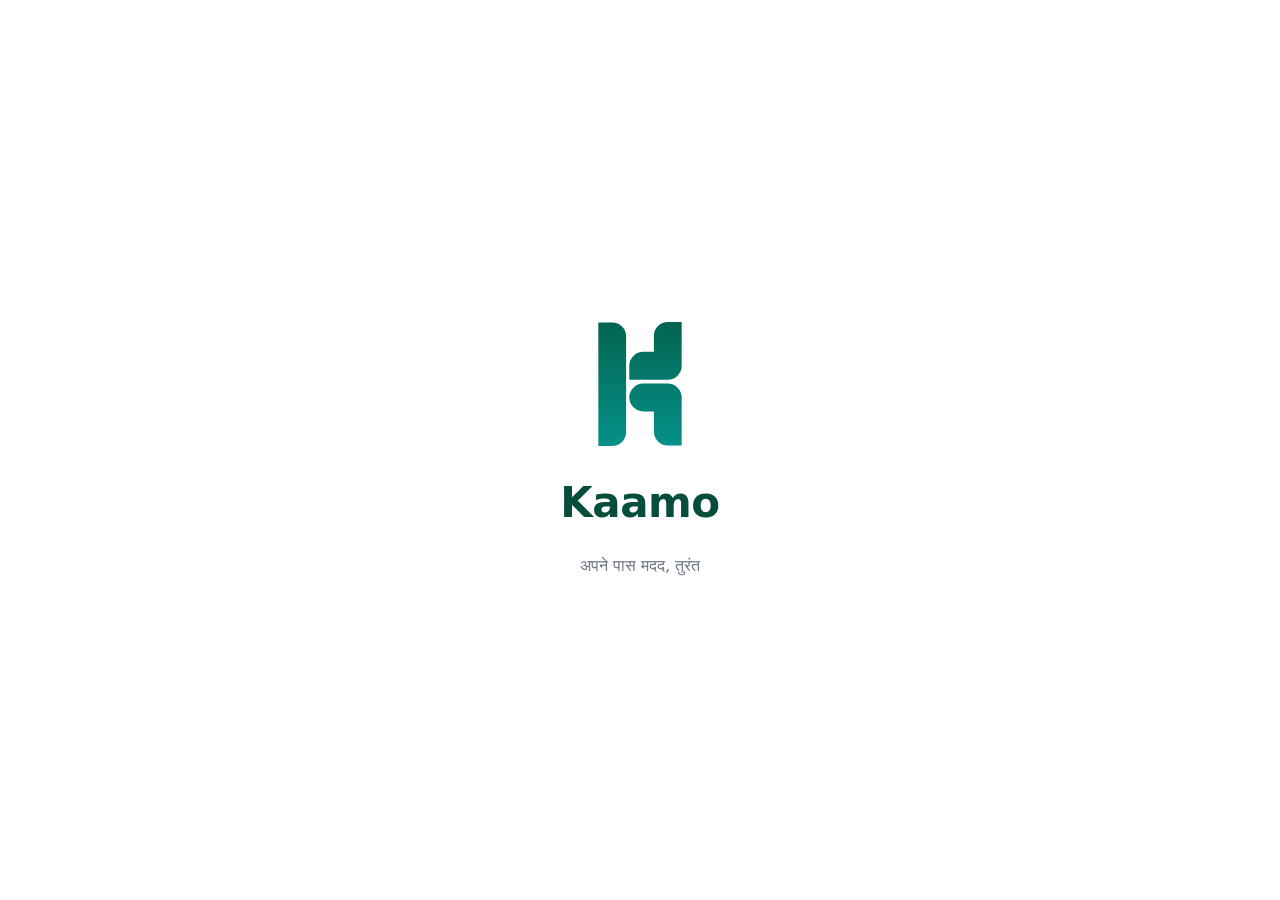
==== web/index.html @ 2b2e9995 "Add Kaamo web version (GitHub Pages) Co-Authored-By: Claude Sonnet 5.5 <noreply@anthropic.com> Claud" ====
<!doctype html>
<html lang="en">
<head>
  <meta charset="utf-8">
  <meta name="viewport" content="width=device-width, initial-scale=1, viewport-fit=cover">
  <meta name="theme-color" content="#ffffff">
  <title>Kaamo</title>
  <link rel="stylesheet" href="styles.css">
</head>
<body>
  <noscript>Kaamo needs JavaScript to run.</noscript>
  <main id="app" aria-live="polite"></main>
  <div id="sheet-root"></div>
  <div id="toast" class="toast" role="status" hidden></div>
  <script src="config.js"></script>
  <script src="app.js"></script>
</body>
</html>
---- web/styles.css ----
:root{
  --forest:#064E3B; --teal:#0D9488; --ink:#111827; --muted:#6B7280; --border:#E5E7EB;
  --soft:#F9FAFB; --tint:#F3FAF9; --error:#B91C1C; --white:#fff;
  --grad:linear-gradient(135deg,#064E3B,#0D9488);
  --font:'Inter','Noto Sans Devanagari',system-ui,-apple-system,'Segoe UI',Roboto,sans-serif;
}
*{box-sizing:border-box}
html,body{margin:0;background:var(--white);color:var(--ink);font-family:var(--font);-webkit-text-size-adjust:100%}
body{min-height:100vh;min-height:100dvh}
:lang(hi) body, body.hi{line-height:1.6}
#app{max-width:560px;margin:0 auto;padding:0 20px env(safe-area-inset-bottom)}
h1,h2,h3{margin:0;color:var(--ink)}
h1{font-size:28px;line-height:1.25;font-weight:700}
h2{font-size:22px;line-height:1.3;font-weight:700}
h3{font-size:17px;font-weight:600}
p{margin:0}
.muted{color:var(--muted)} .small{font-size:14px} .xs{font-size:12.5px}
.stack>*+*{margin-top:16px} .gap8>*+*{margin-top:8px} .gap24>*+*{margin-top:24px}
.row{display:flex;align-items:center;gap:12px} .grow{flex:1;min-width:0} .wrap{flex-wrap:wrap}
.spread{display:flex;justify-content:space-between;align-items:center;gap:12px}
.top{display:flex;align-items:center;justify-content:space-between;padding:14px 0 8px}
.brand{display:flex;align-items:center;gap:10px;font-weight:700;font-size:17px}
.brand svg{width:22px;height:32px}
.link{background:none;border:0;color:var(--forest);font:inherit;font-size:14px;font-weight:600;padding:8px 4px;cursor:pointer}
.link.mut{color:var(--muted);font-weight:500}
.screen{padding:12px 0 40px}
.center{min-height:100dvh;display:flex;flex-direction:column;align-items:center;justify-content:center;text-align:center;gap:16px}
.splash-mark svg{width:84px;height:124px}
.splash-name{font-size:42px;font-weight:700;color:var(--forest);letter-spacing:-.5px}

/* controls */
.btn{display:block;width:100%;border:0;border-radius:16px;padding:16px 18px;font:inherit;font-size:16px;font-weight:600;
  background:var(--grad);color:#fff;cursor:pointer;text-align:center}
.btn:disabled{background:var(--border);color:var(--muted);cursor:not-allowed}
.btn.sm{display:inline-block;width:auto;padding:11px 18px;font-size:15px}
.btn.ghost{background:#fff;color:var(--ink);border:1px solid var(--border)}
.btn.danger{background:#fff;color:var(--error);border:1px solid #FCA5A5}
.field label{display:block;font-size:14px;color:var(--muted);margin-bottom:6px}
.field input,.field select,.field textarea{width:100%;border:1px solid var(--border);border-radius:14px;padding:14px;font:inherit;font-size:16px;
  color:var(--ink);background:#fff;outline:none}
.field input:focus,.field select:focus,.field textarea:focus{border-color:var(--teal);box-shadow:0 0 0 3px rgba(13,148,136,.15)}
.field.err input{border-color:var(--error)} .errtxt{color:var(--error);font-size:13px;margin-top:6px}
.prefix{display:flex;align-items:center;border:1px solid var(--border);border-radius:14px;overflow:hidden}
.prefix span{padding:14px 12px;background:var(--soft);color:var(--muted);border-right:1px solid var(--border)}
.prefix input{border:0;border-radius:0}
.prefix:focus-within{border-color:var(--teal);box-shadow:0 0 0 3px rgba(13,148,136,.15)}
.card{border:1px solid var(--border);border-radius:20px;padding:16px;background:#fff}
.card.sel{border:2px solid transparent;background:linear-gradient(#fff,#fff) padding-box,var(--grad) border-box}
button.card{width:100%;text-align:left;font:inherit;color:inherit;cursor:pointer}
.notice{background:var(--tint);border:1px solid #CFE9E5;border-radius:16px;padding:14px;font-size:14px;color:var(--ink)}
.notice b{display:block;margin-bottom:4px}
.chip{display:inline-flex;align-items:center;gap:6px;border:1px solid var(--border);border-radius:999px;padding:5px 10px;font-size:12.5px;color:var(--muted);background:var(--soft)}
.chip.ok{background:var(--tint);border-color:#CFE9E5;color:var(--forest)}
.pills{display:flex;gap:8px;overflow-x:auto;padding:2px 0 6px;scrollbar-width:none}
.pills::-webkit-scrollbar{display:none}
.pill{flex:none;border:1px solid var(--border);background:#fff;border-radius:999px;padding:9px 16px;font:inherit;font-size:14px;color:var(--ink);cursor:pointer}
.pill.on{background:var(--grad);color:#fff;border-color:transparent}
.check{display:flex;gap:12px;align-items:flex-start;padding:10px 0;cursor:pointer}
.check input{width:22px;height:22px;margin:1px 0 0;accent-color:var(--forest);flex:none}
.check span{font-size:15px}
.seg{display:inline-flex;border:1px solid var(--border);border-radius:999px;overflow:hidden}
.seg button{border:0;background:#fff;padding:7px 14px;font:inherit;font-size:13px;cursor:pointer;color:var(--muted)}
.seg button.on{background:var(--grad);color:#fff}
.switch{position:relative;width:52px;height:32px;flex:none}
.switch input{z-index:1;position:absolute;inset:0;opacity:0;width:100%;height:100%;margin:0;cursor:pointer}
.switch i{position:absolute;inset:0;border-radius:999px;background:var(--border);transition:.2s}
.switch i::after{content:"";position:absolute;top:3px;left:3px;width:26px;height:26px;border-radius:50%;background:#fff;transition:.2s;box-shadow:0 1px 3px rgba(0,0,0,.25)}
.switch input:checked+i{background:var(--grad)} .switch input:checked+i::after{left:23px}
.tags{display:flex;flex-wrap:wrap;gap:8px}
.tag{display:inline-flex;align-items:center;gap:6px;background:var(--tint);border:1px solid #CFE9E5;border-radius:999px;padding:6px 8px 6px 12px;font-size:14px}
.tag button{border:0;background:none;color:var(--muted);font-size:16px;cursor:pointer;padding:0 4px}
.steps{display:flex;gap:6px;margin:4px 0 20px} .steps i{flex:1;height:4px;border-radius:4px;background:var(--border)} .steps i.on{background:var(--grad)}

/* directory */
.dir-card{display:flex;flex-direction:column;gap:10px}
.dir-card .name{font-size:18px;font-weight:600}
.dir-card .meta{color:var(--muted);font-size:14px}
.dir-card .phone{font-family:ui-monospace,Menlo,monospace;letter-spacing:.5px}
.list{display:flex;flex-direction:column;gap:12px}
.empty{text-align:center;padding:40px 12px;color:var(--muted)}

/* sheet + toast */
.scrim{position:fixed;inset:0;background:rgba(17,24,39,.45);z-index:20;display:flex;align-items:flex-end;justify-content:center}
.sheet{width:100%;max-width:560px;background:#fff;border-radius:24px 24px 0 0;padding:22px 20px calc(22px + env(safe-area-inset-bottom));max-height:88dvh;overflow:auto}
@media(min-width:600px){.scrim{align-items:center}.sheet{border-radius:24px}}
.toast{position:fixed;left:50%;bottom:24px;transform:translateX(-50%);background:var(--ink);color:#fff;padding:12px 18px;border-radius:14px;font-size:14px;z-index:30;max-width:90vw;text-align:center}
.bignum{font-size:26px;font-weight:700;letter-spacing:.5px;color:var(--forest);word-break:break-all}
hr{border:0;border-top:1px solid var(--border);margin:20px 0}
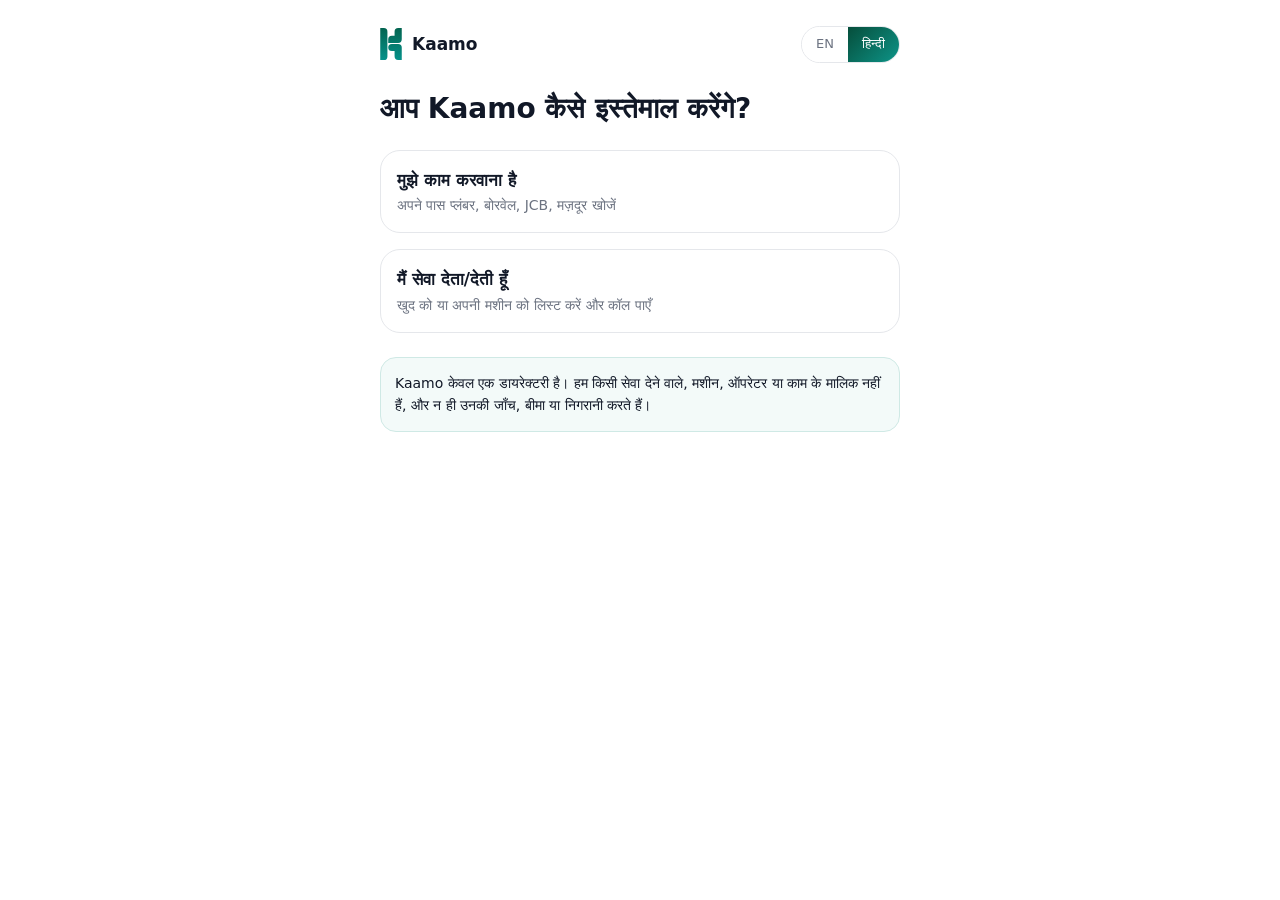
==== commit 3410afc1: "Admin panel, configurable registration form, invites, policy re-acceptance (web + DB migration 003) " ====
--- a/web/index.html
+++ b/web/index.html
@@ -13,6 +13,7 @@
   <div id="sheet-root"></div>
   <div id="toast" class="toast" role="status" hidden></div>
   <script src="config.js"></script>
+  <script src="defaults.js"></script>
   <script src="app.js"></script>
 </body>
 </html>
--- a/web/styles.css
+++ b/web/styles.css
@@ -29,7 +29,7 @@
 .splash-name{font-size:42px;font-weight:700;color:var(--forest);letter-spacing:-.5px}
 
 /* controls */
-.btn{display:block;width:100%;border:0;border-radius:16px;padding:16px 18px;font:inherit;font-size:16px;font-weight:600;
+.btn{text-decoration:none;display:block;width:100%;border:0;border-radius:16px;padding:16px 18px;font:inherit;font-size:16px;font-weight:600;
   background:var(--grad);color:#fff;cursor:pointer;text-align:center}
 .btn:disabled{background:var(--border);color:var(--muted);cursor:not-allowed}
 .btn.sm{display:inline-block;width:auto;padding:11px 18px;font-size:15px}
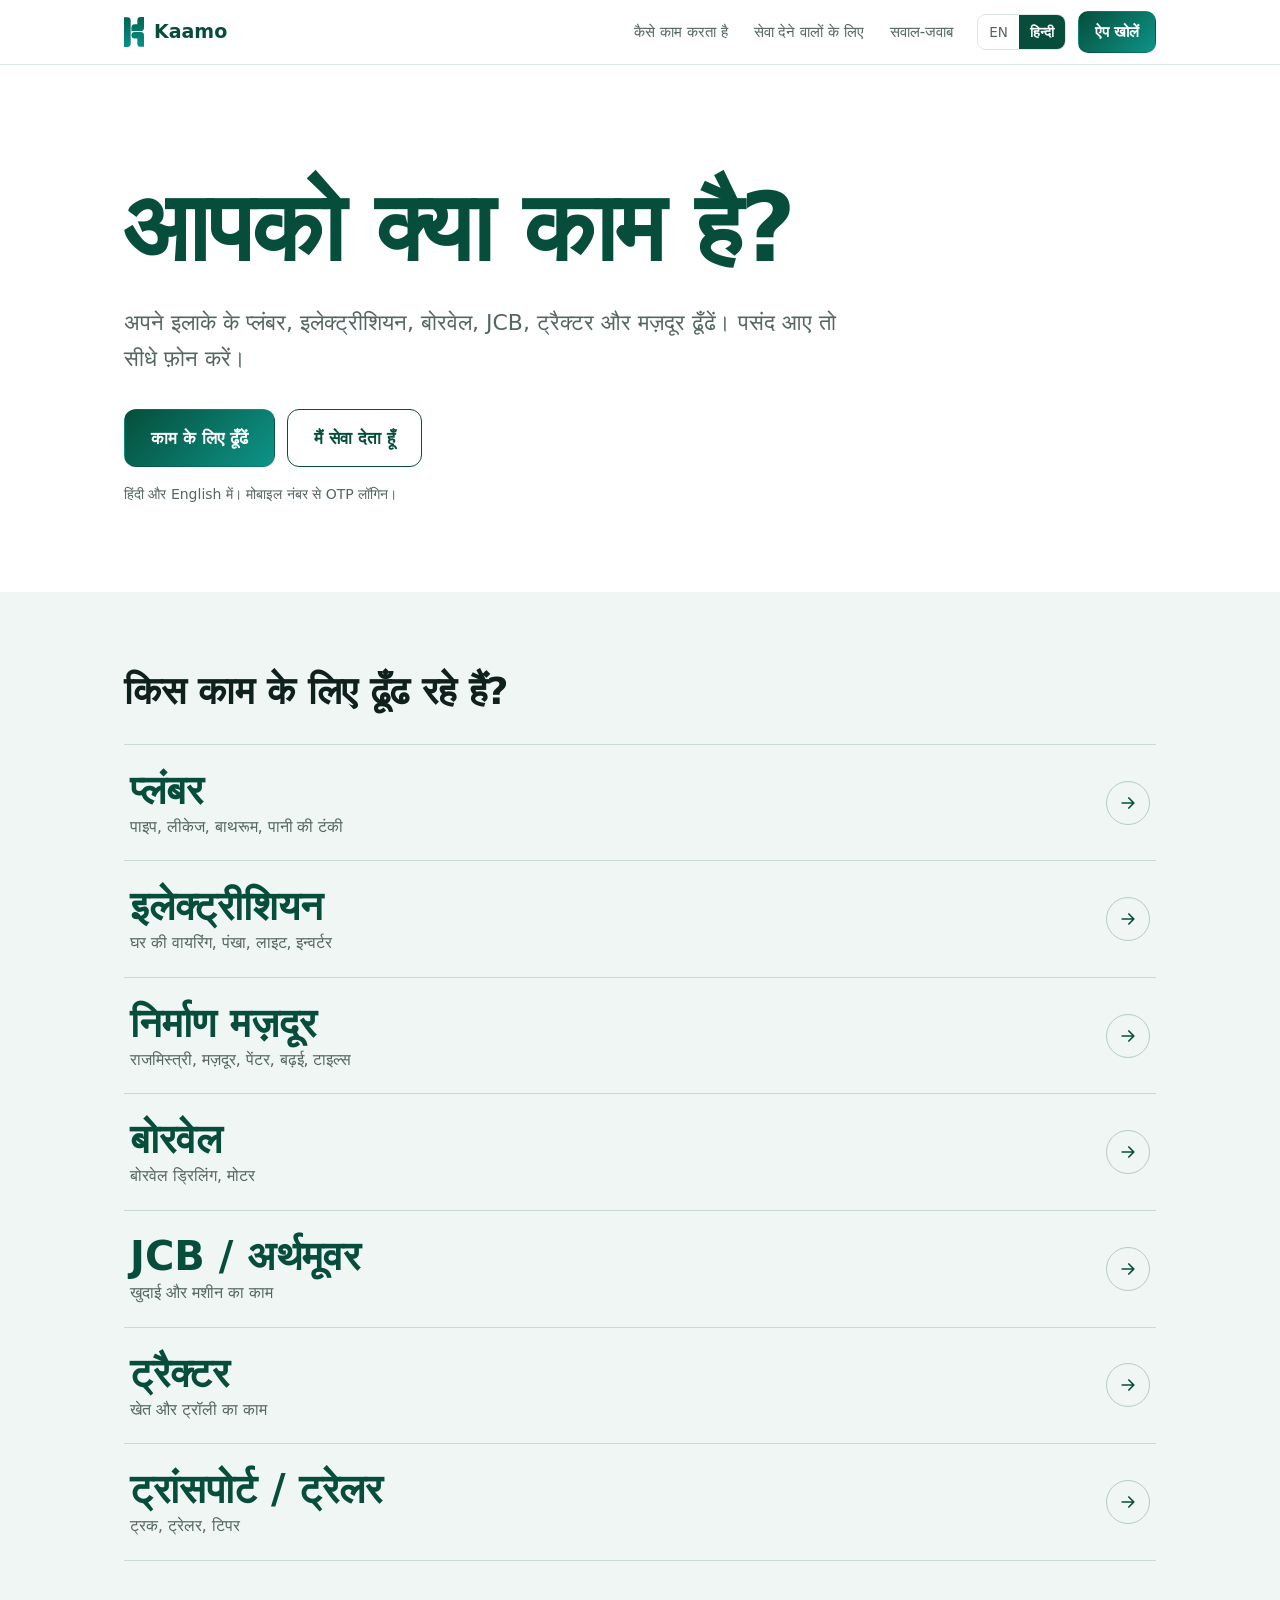
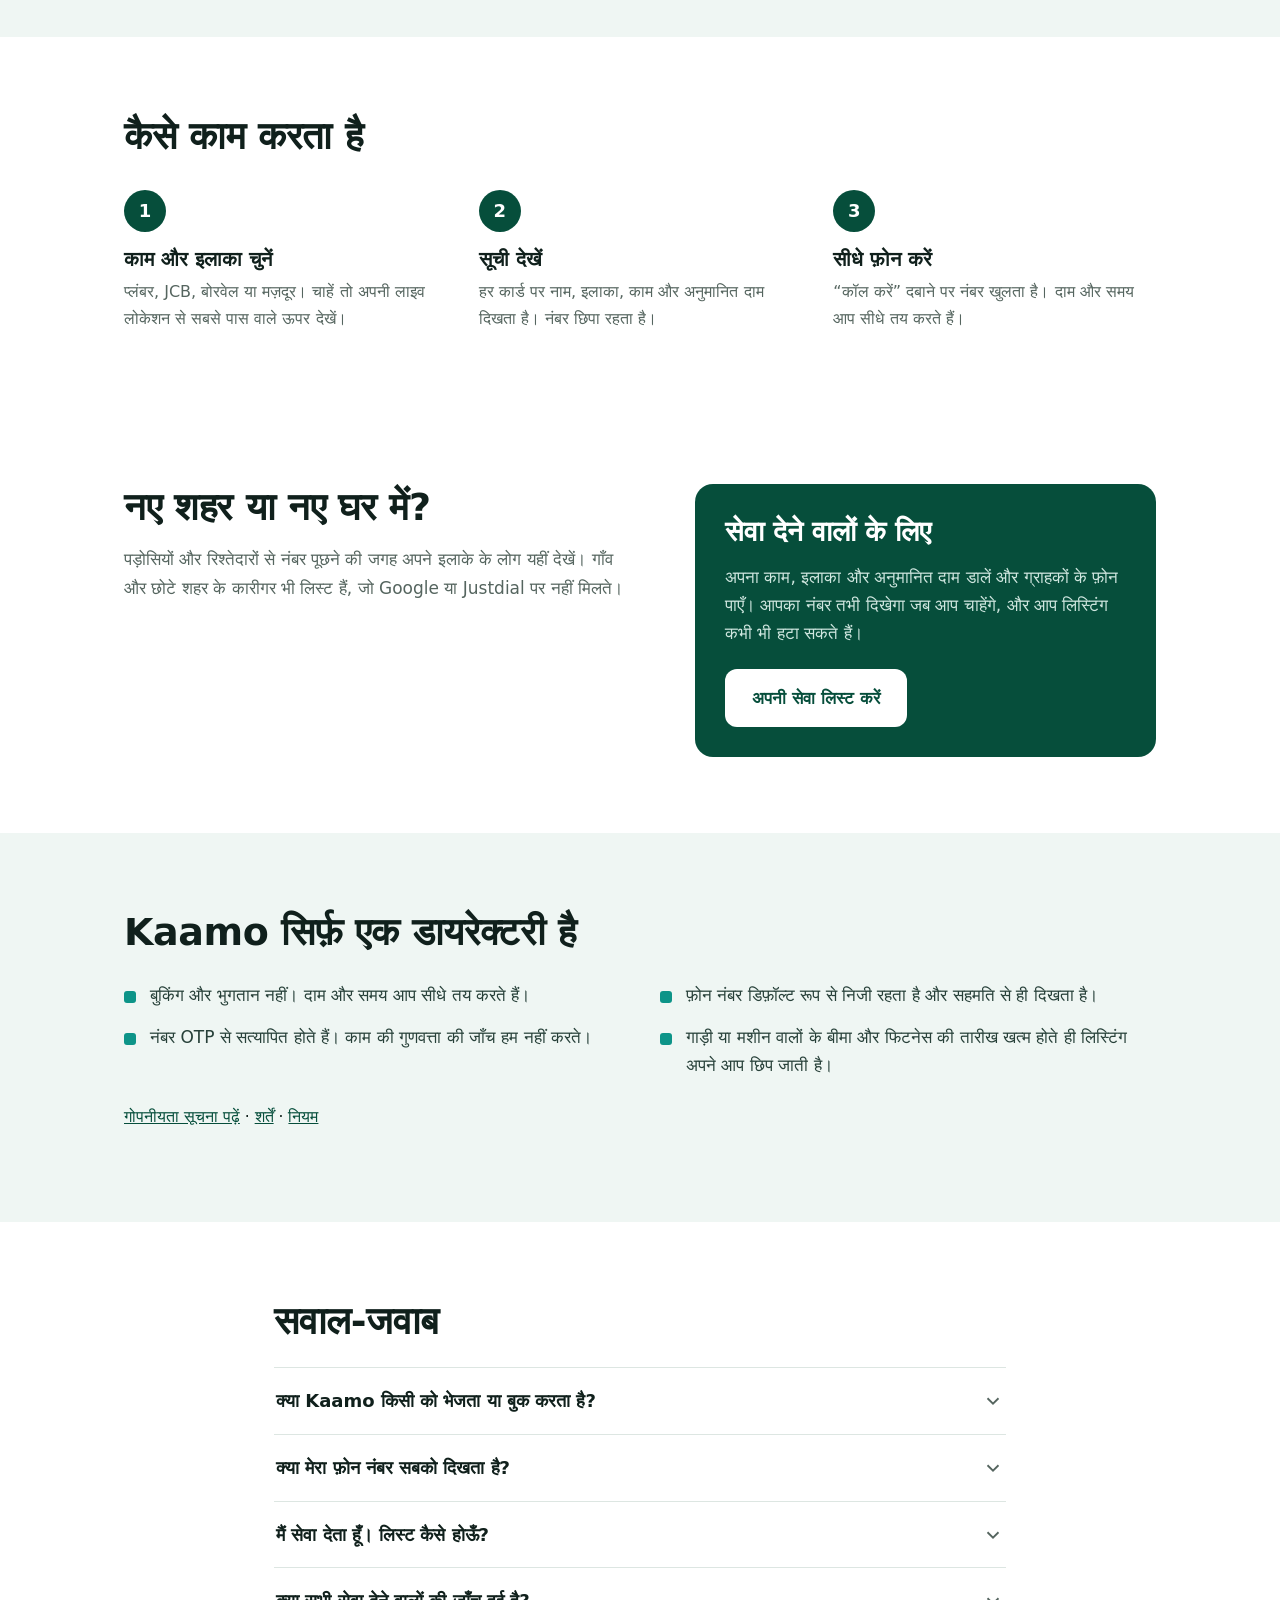
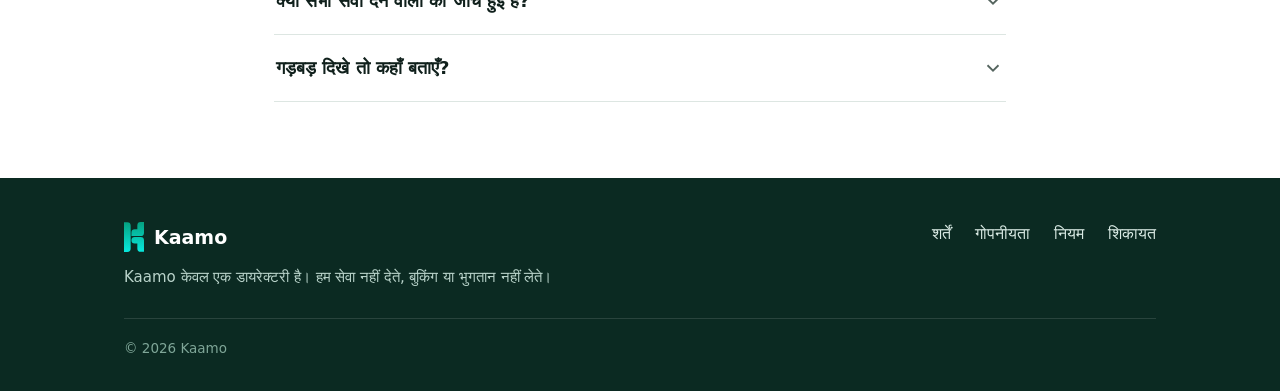
==== commit 58a8c1d3: "Landing page at / (bilingual, SEO, legal links); app moves to /app.html with ?role/?cat deep links; " ====
--- a/web/index.html
+++ b/web/index.html
@@ -1,19 +1,89 @@
 <!doctype html>
-<html lang="en">
+<html lang="hi">
 <head>
-  <meta charset="utf-8">
-  <meta name="viewport" content="width=device-width, initial-scale=1, viewport-fit=cover">
-  <meta name="theme-color" content="#ffffff">
-  <title>Kaamo</title>
-  <link rel="stylesheet" href="styles.css">
+<meta charset="utf-8">
+<meta name="viewport" content="width=device-width, initial-scale=1">
+<script>
+// Old links: the app used to live at "/". Invite links, the Android form and demo links still arrive here.
+if(/[?&](invite|embed|demo|role)=?/.test(location.search))location.replace("app.html"+location.search);
+</script>
+<title>Kaamo | पास के प्लंबर, JCB, बोरवेल और मज़दूर | Local service providers in India</title>
+<meta name="description" content="Kaamo: अपने इलाके के प्लंबर, इलेक्ट्रीशियन, बोरवेल, JCB, ट्रैक्टर, ट्रांसपोर्ट और निर्माण मज़दूर ढूँढें और सीधे फ़ोन पर बात करें। Find local service providers in India and call them directly.">
+<meta name="theme-color" content="#064E3B">
+<meta property="og:type" content="website"><meta property="og:site_name" content="Kaamo">
+<meta property="og:title" content="Kaamo | आपको क्या काम है? What work do you need?">
+<meta property="og:description" content="अपने इलाके के प्लंबर, JCB, बोरवेल और मज़दूर ढूँढें, सीधे फ़ोन करें। Find local service providers and call them directly.">
+<meta property="og:url" content="https://kaamo-web.vercel.app/">
+<meta name="twitter:card" content="summary">
+<link rel="canonical" href="https://kaamo-web.vercel.app/">
+<link rel="stylesheet" href="landing.css">
+<script type="application/ld+json">{"@context": "https://schema.org", "@graph": [{"@type": "WebSite", "name": "Kaamo", "url": "https://kaamo-web.vercel.app/", "inLanguage": ["hi", "en"], "description": "Find local plumbers, electricians, borewell, JCB, tractor, transport and construction workers in India and call them directly."}, {"@type": "FAQPage", "mainEntity": [{"@type": "Question", "name": "Does Kaamo book or send someone to my door?", "acceptedAnswer": {"@type": "Answer", "text": "No. Kaamo is a directory only. We do not take bookings or payments, and we do not guarantee the work. You talk to the service provider directly and agree everything with them."}}, {"@type": "Question", "name": "Is my phone number shown to everyone?", "acceptedAnswer": {"@type": "Answer", "text": "No. A service provider's number stays hidden unless they choose to show it. Customers' numbers are not shown in the directory."}}, {"@type": "Question", "name": "I provide a service. How do I get listed?", "acceptedAnswer": {"@type": "Answer", "text": "Choose “Service provider”, sign in with an OTP on your mobile number and fill in the form. You can remove your listing at any time."}}, {"@type": "Question", "name": "Are all providers checked?", "acceptedAnswer": {"@type": "Answer", "text": "Listing details are filled in by the providers themselves. Phone numbers are confirmed by OTP, but Kaamo does not check the quality of anyone's work. Please ask around before you hire."}}, {"@type": "Question", "name": "Where do I report a problem?", "acceptedAnswer": {"@type": "Answer", "text": "Every card has a Report button, and you can also use the grievance page. We aim to acknowledge within 24 hours and resolve within 15 days."}}]}]}</script>
 </head>
-<body>
-  <noscript>Kaamo needs JavaScript to run.</noscript>
-  <main id="app" aria-live="polite"></main>
-  <div id="sheet-root"></div>
-  <div id="toast" class="toast" role="status" hidden></div>
-  <script src="config.js"></script>
-  <script src="defaults.js"></script>
-  <script src="app.js"></script>
-</body>
-</html>
+<body class="lang-hi">
+<a class="skip" href="#main"><span lang="hi">मुख्य सामग्री पर जाएँ</span><span lang="en">Skip to content</span></a>
+<header class="nav"><div class="in">
+  <a class="brand" href="./"><svg viewBox="0 0 525 781" aria-hidden="true"><defs><linearGradient id="lg" gradientUnits="userSpaceOnUse" x1="0" y1="177" x2="0" y2="958"><stop offset="0" stop-color="#036450"/><stop offset="1" stop-color="#05918A"/></linearGradient></defs><g transform="translate(-377,-177)"><path fill="url(#lg)" d="M377,180H464A88,88 0 0 1 552,268V870A88,88 0 0 1 464,958H377Z M815,177H902V453A88,88 0 0 1 814,541H572V453A88,88 0 0 1 660,365H727V265A88,88 0 0 1 815,177Z M572,653A88,88 0 0 1 660,565H814A88,88 0 0 1 902,653V955H815A88,88 0 0 1 727,867V740H660A88,88 0 0 1 572,653Z"/></g></svg><b>Kaamo</b></a>
+  <nav aria-label="Main"><a href="#how"><span lang="hi">कैसे काम करता है</span><span lang="en">How it works</span></a><a href="#providers"><span lang="hi">सेवा देने वालों के लिए</span><span lang="en">For providers</span></a><a href="#faq"><span lang="hi">सवाल-जवाब</span><span lang="en">Questions</span></a></nav>
+  <div class="tools"><div class="seg" role="group" aria-label="Language"><button data-l="en">EN</button><button data-l="hi">हिन्दी</button></div><a class="btn sm" href="app.html"><span lang="hi">ऐप खोलें</span><span lang="en">Open app</span></a></div>
+</div></header>
+<main id="main">
+<section class="hero"><div class="in">
+  <h1><span lang="hi">आपको क्या काम है?</span><span lang="en">What work do you need done?</span></h1>
+  <p lang="hi">अपने इलाके के प्लंबर, इलेक्ट्रीशियन, बोरवेल, JCB, ट्रैक्टर और मज़दूर ढूँढें। पसंद आए तो सीधे फ़ोन करें।</p><p lang="en">Find plumbers, electricians, borewell and JCB operators, tractor owners and labour near you. Call the one you like, directly.</p>
+  <div class="cta"><a class="btn" href="app.html?role=customer"><span lang="hi">काम के लिए ढूँढें</span><span lang="en">Find someone for a job</span></a><a class="btn ghost" href="app.html?role=partner"><span lang="hi">मैं सेवा देता हूँ</span><span lang="en">I provide a service</span></a></div>
+  <p class="fine"><span lang="hi">हिंदी और English में। मोबाइल नंबर से OTP लॉगिन।</span><span lang="en">In Hindi and English. Sign in with an OTP on your mobile number.</span></p>
+</div></section>
+
+<section class="jobs" aria-labelledby="jobs-h"><div class="in">
+  <h2 id="jobs-h"><span lang="hi">किस काम के लिए ढूँढ रहे हैं?</span><span lang="en">What are you looking for?</span></h2>
+  <ul class="joblist"><li><a href="app.html?role=customer&amp;cat=plumber"><span class="jn"><span lang="hi">प्लंबर</span><span lang="en">Plumber</span></span><span class="jh"><span lang="hi">पाइप, लीकेज, बाथरूम, पानी की टंकी</span><span lang="en">Pipes, leaks, bathrooms, water tanks</span></span><span class="go" aria-hidden="true"><svg viewBox="0 0 24 24"><path d="M5 12h14M13 6l6 6-6 6"/></svg></span></a></li>
+<li><a href="app.html?role=customer&amp;cat=electrician"><span class="jn"><span lang="hi">इलेक्ट्रीशियन</span><span lang="en">Electrician</span></span><span class="jh"><span lang="hi">घर की वायरिंग, पंखा, लाइट, इन्वर्टर</span><span lang="en">House wiring, fans, lights, inverters</span></span><span class="go" aria-hidden="true"><svg viewBox="0 0 24 24"><path d="M5 12h14M13 6l6 6-6 6"/></svg></span></a></li>
+<li><a href="app.html?role=customer&amp;cat=construction"><span class="jn"><span lang="hi">निर्माण मज़दूर</span><span lang="en">Construction workers</span></span><span class="jh"><span lang="hi">राजमिस्त्री, मज़दूर, पेंटर, बढ़ई, टाइल्स</span><span lang="en">Masons, labour, painters, carpenters, tiles</span></span><span class="go" aria-hidden="true"><svg viewBox="0 0 24 24"><path d="M5 12h14M13 6l6 6-6 6"/></svg></span></a></li>
+<li><a href="app.html?role=customer&amp;cat=borewell"><span class="jn"><span lang="hi">बोरवेल</span><span lang="en">Borewell</span></span><span class="jh"><span lang="hi">बोरवेल ड्रिलिंग, मोटर</span><span lang="en">Borewell drilling, motors</span></span><span class="go" aria-hidden="true"><svg viewBox="0 0 24 24"><path d="M5 12h14M13 6l6 6-6 6"/></svg></span></a></li>
+<li><a href="app.html?role=customer&amp;cat=jcb"><span class="jn"><span lang="hi">JCB / अर्थमूवर</span><span lang="en">JCB and earthmovers</span></span><span class="jh"><span lang="hi">खुदाई और मशीन का काम</span><span lang="en">Digging and machine work</span></span><span class="go" aria-hidden="true"><svg viewBox="0 0 24 24"><path d="M5 12h14M13 6l6 6-6 6"/></svg></span></a></li>
+<li><a href="app.html?role=customer&amp;cat=tractor"><span class="jn"><span lang="hi">ट्रैक्टर</span><span lang="en">Tractors</span></span><span class="jh"><span lang="hi">खेत और ट्रॉली का काम</span><span lang="en">Farm and trolley work</span></span><span class="go" aria-hidden="true"><svg viewBox="0 0 24 24"><path d="M5 12h14M13 6l6 6-6 6"/></svg></span></a></li>
+<li><a href="app.html?role=customer&amp;cat=transport"><span class="jn"><span lang="hi">ट्रांसपोर्ट / ट्रेलर</span><span lang="en">Transport and trailers</span></span><span class="jh"><span lang="hi">ट्रक, ट्रेलर, टिपर</span><span lang="en">Trucks, trailers, tippers</span></span><span class="go" aria-hidden="true"><svg viewBox="0 0 24 24"><path d="M5 12h14M13 6l6 6-6 6"/></svg></span></a></li></ul>
+</div></section>
+
+<section class="how" id="how"><div class="in">
+  <h2><span lang="hi">कैसे काम करता है</span><span lang="en">How it works</span></h2>
+  <ol class="steps"><li><b class="n">1</b><div><h3><span lang="hi">काम और इलाका चुनें</span><span lang="en">Pick the work and your area</span></h3><p lang="hi">प्लंबर, JCB, बोरवेल या मज़दूर। चाहें तो अपनी लाइव लोकेशन से सबसे पास वाले ऊपर देखें।</p><p lang="en">Plumber, JCB, borewell or labour. Allow your location if you want the nearest ones first.</p></div></li>
+<li><b class="n">2</b><div><h3><span lang="hi">सूची देखें</span><span lang="en">Browse the list</span></h3><p lang="hi">हर कार्ड पर नाम, इलाका, काम और अनुमानित दाम दिखता है। नंबर छिपा रहता है।</p><p lang="en">Each card shows the name, area, work and an indicative rate. The number stays hidden.</p></div></li>
+<li><b class="n">3</b><div><h3><span lang="hi">सीधे फ़ोन करें</span><span lang="en">Call them directly</span></h3><p lang="hi">“कॉल करें” दबाने पर नंबर खुलता है। दाम और समय आप सीधे तय करते हैं।</p><p lang="en">Tap Call to reveal the number. You agree on price and time directly with them.</p></div></li></ol>
+</div></section>
+
+<section class="who"><div class="in two">
+  <div><h2><span lang="hi">नए शहर या नए घर में?</span><span lang="en">New to a city or a house?</span></h2>
+    <p lang="hi">पड़ोसियों और रिश्तेदारों से नंबर पूछने की जगह अपने इलाके के लोग यहीं देखें। गाँव और छोटे शहर के कारीगर भी लिस्ट हैं, जो Google या Justdial पर नहीं मिलते।</p><p lang="en">Instead of asking neighbours and relatives for a number, look up people around you here, including village and small-town workers you will not find on Google or Justdial.</p></div>
+  <div class="panel" id="providers"><h2><span lang="hi">सेवा देने वालों के लिए</span><span lang="en">For service providers</span></h2>
+    <p lang="hi">अपना काम, इलाका और अनुमानित दाम डालें और ग्राहकों के फ़ोन पाएँ। आपका नंबर तभी दिखेगा जब आप चाहेंगे, और आप लिस्टिंग कभी भी हटा सकते हैं।</p><p lang="en">Add your work, area and an indicative rate and get calls from customers. Your number is shown only when you choose, and you can remove your listing at any time.</p>
+    <a class="btn" href="app.html?role=partner"><span lang="hi">अपनी सेवा लिस्ट करें</span><span lang="en">List your service</span></a></div>
+</div></section>
+
+<section class="trust"><div class="in">
+  <h2><span lang="hi">Kaamo सिर्फ़ एक डायरेक्टरी है</span><span lang="en">Kaamo is a directory, nothing more</span></h2>
+  <ul class="facts">
+    <li><span lang="hi">बुकिंग और भुगतान नहीं। दाम और समय आप सीधे तय करते हैं।</span><span lang="en">No bookings and no payments. You agree price and time directly.</span></li>
+    <li><span lang="hi">फ़ोन नंबर डिफ़ॉल्ट रूप से निजी रहता है और सहमति से ही दिखता है।</span><span lang="en">Phone numbers are private by default and shown only with consent.</span></li>
+    <li><span lang="hi">नंबर OTP से सत्यापित होते हैं। काम की गुणवत्ता की जाँच हम नहीं करते।</span><span lang="en">Numbers are confirmed by OTP. We do not check the quality of the work.</span></li>
+    <li><span lang="hi">गाड़ी या मशीन वालों के बीमा और फिटनेस की तारीख खत्म होते ही लिस्टिंग अपने आप छिप जाती है।</span><span lang="en">Listings for vehicles and machines hide themselves when the insurance or fitness date passes.</span></li>
+  </ul>
+  <p class="more"><a href="privacy.html"><span lang="hi">गोपनीयता सूचना पढ़ें</span><span lang="en">Read the privacy notice</span></a> · <a href="terms.html"><span lang="hi">शर्तें</span><span lang="en">Terms</span></a> · <a href="rules.html"><span lang="hi">नियम</span><span lang="en">Rules</span></a></p>
+</div></section>
+
+<section class="faq" id="faq"><div class="in">
+  <h2><span lang="hi">सवाल-जवाब</span><span lang="en">Questions</span></h2>
+  <details><summary><span lang="hi">क्या Kaamo किसी को भेजता या बुक करता है?</span><span lang="en">Does Kaamo book or send someone to my door?</span><svg viewBox="0 0 24 24" aria-hidden="true"><path d="M6 9l6 6 6-6"/></svg></summary><p lang="hi">नहीं। Kaamo सिर्फ़ एक डायरेक्टरी है। हम बुकिंग, भुगतान या काम की गारंटी नहीं देते। आप सेवा देने वाले से सीधे बात करके सब तय करते हैं।</p><p lang="en">No. Kaamo is a directory only. We do not take bookings or payments, and we do not guarantee the work. You talk to the service provider directly and agree everything with them.</p></details>
+<details><summary><span lang="hi">क्या मेरा फ़ोन नंबर सबको दिखता है?</span><span lang="en">Is my phone number shown to everyone?</span><svg viewBox="0 0 24 24" aria-hidden="true"><path d="M6 9l6 6 6-6"/></svg></summary><p lang="hi">नहीं। सेवा देने वाले का नंबर तब तक छिपा रहता है जब तक वह खुद “नंबर दिखाएँ” न चुने। डायरेक्टरी में ग्राहकों के नंबर नहीं दिखाए जाते।</p><p lang="en">No. A service provider's number stays hidden unless they choose to show it. Customers' numbers are not shown in the directory.</p></details>
+<details><summary><span lang="hi">मैं सेवा देता हूँ। लिस्ट कैसे होऊँ?</span><span lang="en">I provide a service. How do I get listed?</span><svg viewBox="0 0 24 24" aria-hidden="true"><path d="M6 9l6 6 6-6"/></svg></summary><p lang="hi">“सेवा देने वाले” चुनें, मोबाइल नंबर से OTP लेकर लॉगिन करें और फ़ॉर्म भरें। आप कभी भी अपनी लिस्टिंग हटा सकते हैं।</p><p lang="en">Choose “Service provider”, sign in with an OTP on your mobile number and fill in the form. You can remove your listing at any time.</p></details>
+<details><summary><span lang="hi">क्या सभी सेवा देने वालों की जाँच हुई है?</span><span lang="en">Are all providers checked?</span><svg viewBox="0 0 24 24" aria-hidden="true"><path d="M6 9l6 6 6-6"/></svg></summary><p lang="hi">लिस्टिंग की जानकारी सेवा देने वाले खुद भरते हैं। नंबर OTP से सत्यापित होता है, पर काम की गुणवत्ता की जाँच Kaamo नहीं करता। काम देने से पहले खुद पूछताछ करें।</p><p lang="en">Listing details are filled in by the providers themselves. Phone numbers are confirmed by OTP, but Kaamo does not check the quality of anyone's work. Please ask around before you hire.</p></details>
+<details><summary><span lang="hi">गड़बड़ दिखे तो कहाँ बताएँ?</span><span lang="en">Where do I report a problem?</span><svg viewBox="0 0 24 24" aria-hidden="true"><path d="M6 9l6 6 6-6"/></svg></summary><p lang="hi">हर कार्ड पर “रिपोर्ट” बटन है। आप शिकायत पेज से भी लिख सकते हैं। हम 24 घंटे में पावती और 15 दिन में जवाब देने का लक्ष्य रखते हैं।</p><p lang="en">Every card has a Report button, and you can also use the grievance page. We aim to acknowledge within 24 hours and resolve within 15 days.</p></details>
+</div></section>
+</main>
+<footer><div class="in">
+  <div class="fl"><a class="brand" href="./"><svg viewBox="0 0 525 781" aria-hidden="true"><defs><linearGradient id="lg" gradientUnits="userSpaceOnUse" x1="0" y1="177" x2="0" y2="958"><stop offset="0" stop-color="#036450"/><stop offset="1" stop-color="#05918A"/></linearGradient></defs><g transform="translate(-377,-177)"><path fill="url(#lg)" d="M377,180H464A88,88 0 0 1 552,268V870A88,88 0 0 1 464,958H377Z M815,177H902V453A88,88 0 0 1 814,541H572V453A88,88 0 0 1 660,365H727V265A88,88 0 0 1 815,177Z M572,653A88,88 0 0 1 660,565H814A88,88 0 0 1 902,653V955H815A88,88 0 0 1 727,867V740H660A88,88 0 0 1 572,653Z"/></g></svg><b>Kaamo</b></a><p lang="hi">Kaamo केवल एक डायरेक्टरी है। हम सेवा नहीं देते, बुकिंग या भुगतान नहीं लेते।</p><p lang="en">Kaamo is a directory only. We do not provide services or take bookings or payments.</p></div>
+  <nav class="fr" aria-label="Legal"><a href="terms.html"><span lang="hi">शर्तें</span><span lang="en">Terms</span></a><a href="privacy.html"><span lang="hi">गोपनीयता</span><span lang="en">Privacy</span></a><a href="rules.html"><span lang="hi">नियम</span><span lang="en">Rules</span></a><a href="grievance.html"><span lang="hi">शिकायत</span><span lang="en">Grievance</span></a></nav>
+  <p class="copy">© 2026 Kaamo</p>
+</div></footer>
+<script src="landing.js"></script>
+</body></html>
--- a/web/landing.css
+++ b/web/landing.css
@@ -0,0 +1,91 @@
+/* Kaamo landing page */
+:root{--forest:#064E3B;--teal:#0D9488;--ink:#10201C;--mut:#55655F;--line:#DDE6E2;--mint:#EFF6F3;--white:#fff;--grad:linear-gradient(135deg,#064E3B,#0D9488);
+  --font:'Inter','Noto Sans Devanagari','Nirmala UI',system-ui,-apple-system,'Segoe UI',Roboto,sans-serif}
+*{box-sizing:border-box}
+html{scroll-behavior:smooth;scroll-padding-top:76px}
+body{margin:0;background:var(--white);color:var(--ink);font-family:var(--font);font-size:17px;line-height:1.65;-webkit-text-size-adjust:100%}
+body.lang-en [lang=hi]{display:none} body.lang-hi [lang=en]{display:none}
+p[lang]{margin:0} h1,h2,h3{margin:0;color:var(--ink)}
+a{color:var(--forest)}
+:focus-visible{outline:3px solid var(--teal);outline-offset:3px;border-radius:4px}
+.in{max-width:1080px;margin:0 auto;padding:0 24px}
+.skip{position:absolute;left:-999px;top:8px;background:var(--forest);color:#fff;padding:10px 14px;border-radius:8px;z-index:50} .skip:focus{left:8px}
+
+.nav{position:sticky;top:0;z-index:30;background:rgba(255,255,255,.94);backdrop-filter:blur(8px);border-bottom:1px solid var(--line)}
+.nav .in{display:flex;align-items:center;gap:24px;height:64px}
+.brand{display:flex;align-items:center;gap:10px;text-decoration:none;color:var(--forest);font-size:19px}
+.brand svg{width:20px;height:30px}
+.nav nav{display:flex;gap:26px;margin-left:auto}
+.nav nav a{color:var(--mut);text-decoration:none;font-size:15px;font-weight:500} .nav nav a:hover{color:var(--forest)}
+.tools{display:flex;align-items:center;gap:12px}
+.seg{display:inline-flex;border:1px solid var(--line);border-radius:9px;overflow:hidden}
+.seg button{background:none;border:0;padding:6px 11px;font:inherit;font-size:13.5px;color:var(--mut);cursor:pointer}
+.seg button.on{background:var(--forest);color:#fff;font-weight:600}
+.btn{display:inline-flex;align-items:center;justify-content:center;background:var(--grad);color:#fff;text-decoration:none;font-weight:650;border-radius:12px;padding:14px 26px;border:1px solid transparent;font-size:17px;min-height:50px}
+.btn:hover{filter:brightness(1.08)}
+.btn.ghost{background:#fff;color:var(--forest);border-color:var(--forest)} .btn.ghost:hover{background:var(--mint);filter:none}
+.btn.sm{padding:8px 16px;min-height:40px;font-size:15px;border-radius:10px}
+
+.hero{padding:clamp(48px,9vw,110px) 0 clamp(40px,6vw,72px)}
+.hero h1{font-size:clamp(44px,8.2vw,96px);line-height:1.12;font-weight:800;color:var(--forest);letter-spacing:-.02em;max-width:14ch}
+.hero h1[lang=en],.hero h1 span[lang=en]{letter-spacing:-.035em;line-height:1.04}
+.hero p[lang]{font-size:clamp(18px,2.3vw,22px);max-width:34em;color:var(--mut);margin-top:22px}
+.cta{display:flex;flex-wrap:wrap;gap:12px;margin-top:32px}
+.fine{font-size:14px;color:var(--mut);margin-top:16px}
+
+h2{font-size:clamp(26px,4vw,38px);line-height:1.25;font-weight:750;letter-spacing:-.01em}
+section{padding:clamp(40px,6vw,76px) 0}
+.jobs{background:var(--mint)}
+.joblist{list-style:none;margin:28px 0 0;padding:0;border-top:1px solid #C9DAD3}
+.joblist a{display:grid;grid-template-columns:minmax(0,1fr) auto;grid-template-areas:"n go" "h go";align-items:center;column-gap:20px;padding:20px 6px;border-bottom:1px solid #C9DAD3;text-decoration:none;color:var(--ink);transition:background .15s,padding .15s}
+.joblist a:hover{background:#fff;padding-left:18px}
+.jn{grid-area:n;font-size:clamp(24px,4.2vw,40px);font-weight:750;line-height:1.25;color:var(--forest)}
+.jh{grid-area:h;color:var(--mut);font-size:15.5px}
+.go{grid-area:go;width:44px;height:44px;border-radius:50%;border:1px solid #B5CCC4;display:grid;place-items:center;color:var(--forest)}
+.go svg{width:20px;height:20px;fill:none;stroke:currentColor;stroke-width:2;stroke-linecap:round;stroke-linejoin:round}
+.joblist a:hover .go{background:var(--forest);color:#fff;border-color:var(--forest)}
+
+.steps{list-style:none;padding:0;margin:30px 0 0;display:grid;grid-template-columns:repeat(3,1fr);gap:32px}
+.steps li{display:flex;flex-direction:column;gap:14px}
+.steps .n{width:42px;height:42px;border-radius:50%;background:var(--forest);color:#fff;display:grid;place-items:center;font-size:18px}
+.steps h3{font-size:20px;line-height:1.35;margin-bottom:6px}
+.steps p[lang]{color:var(--mut);font-size:16px}
+
+.two{display:grid;grid-template-columns:1.1fr 1fr;gap:clamp(24px,5vw,64px);align-items:start}
+.who p[lang]{margin-top:14px;color:var(--mut)}
+.panel{background:var(--forest);color:#fff;border-radius:18px;padding:30px}
+.panel h2{color:#fff;font-size:clamp(22px,3vw,28px)} .panel p[lang]{color:#CFE6DF} .panel .btn{margin-top:22px;background:#fff;color:var(--forest)}
+
+.trust{background:var(--mint)}
+.facts{list-style:none;margin:24px 0 0;padding:0;display:grid;grid-template-columns:1fr 1fr;gap:14px 40px}
+.facts li{padding-left:26px;position:relative;color:#274039}
+.facts li:before{content:"";position:absolute;left:0;top:.62em;width:12px;height:12px;border-radius:3px;background:var(--teal)}
+.more{margin-top:26px;font-size:15.5px}
+
+.faq .in{max-width:780px}
+.faq details{border-bottom:1px solid var(--line)}
+.faq details:first-of-type{margin-top:22px;border-top:1px solid var(--line)}
+.faq summary{list-style:none;cursor:pointer;display:flex;justify-content:space-between;align-items:center;gap:16px;padding:18px 2px;font-weight:650;font-size:18px}
+.faq summary::-webkit-details-marker{display:none}
+.faq summary svg{width:22px;height:22px;flex:none;fill:none;stroke:var(--mut);stroke-width:2;transition:transform .15s}
+.faq details[open] summary svg{transform:rotate(180deg)}
+.faq details p[lang]{padding:0 2px 20px;color:var(--mut)}
+
+footer{background:#0B2A22;color:#B9D3CA;padding:44px 0 32px}
+footer .in{display:grid;grid-template-columns:1.4fr 1fr;gap:28px}
+footer .brand{color:#fff;margin-bottom:12px} footer .brand svg{filter:brightness(1.6)}
+footer p[lang]{font-size:15px;max-width:34em}
+.fr{display:flex;flex-wrap:wrap;gap:10px 24px;align-content:start;justify-content:flex-end}
+.fr a{color:#D9EAE4;text-decoration:none;font-size:15.5px} .fr a:hover{text-decoration:underline}
+.copy{grid-column:1/-1;font-size:13.5px;color:#7FA698;border-top:1px solid rgba(255,255,255,.12);padding-top:18px;margin:0}
+
+@media(max-width:820px){
+  .nav nav{display:none} .nav .in{gap:12px;justify-content:space-between}
+  .steps{grid-template-columns:1fr;gap:26px}
+  .two,.facts,footer .in{grid-template-columns:1fr}
+  .fr{justify-content:flex-start}
+  .go{width:38px;height:38px}
+  .hero h1{max-width:none}
+  .tools .btn.sm{display:none}
+}
+@media(prefers-reduced-motion:reduce){*{transition:none!important}html{scroll-behavior:auto}}
